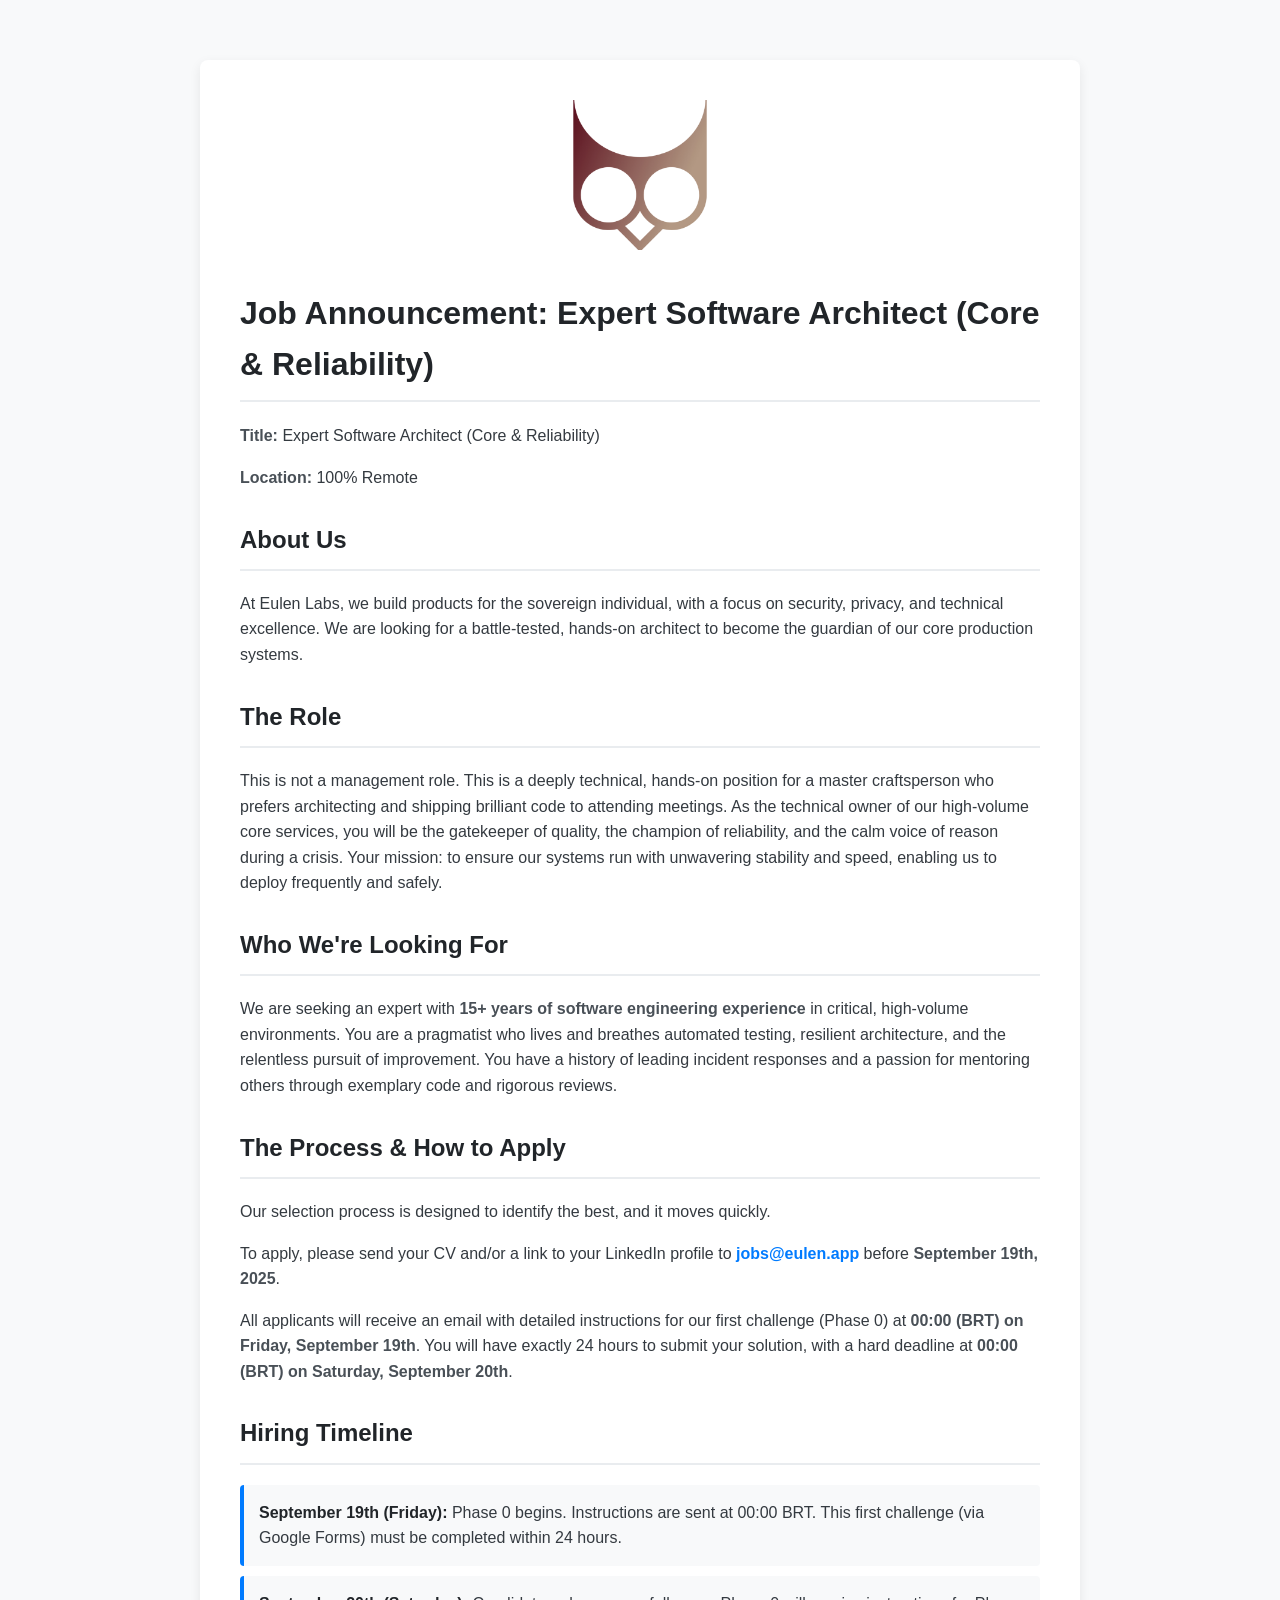
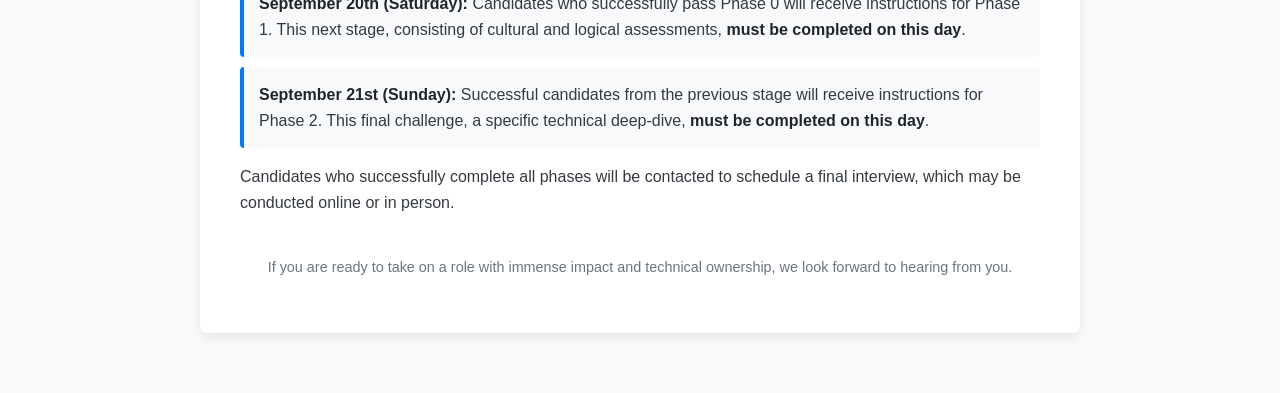
==== announcement.html @ ed5b241f "New job." ====
<!DOCTYPE html>
<html lang="en">
<head>
    <meta charset="UTF-8">
    <meta name="viewport" content="width=device-width, initial-scale=1.0">
    <title>Job Announcement: Expert Software Architect (Core & Reliability) - Eulen Labs</title>
    <style>
        body {
            font-family: -apple-system, BlinkMacSystemFont, "Segoe UI", Roboto, Helvetica, Arial, sans-serif, "Apple Color Emoji", "Segoe UI Emoji", "Segoe UI Symbol";
            line-height: 1.6;
            background-color: #f8f9fa;
            color: #343a40;
            margin: 0;
            padding: 20px;
        }
        .container {
            max-width: 800px;
            margin: 40px auto;
            padding: 40px;
            background-color: #ffffff;
            border-radius: 8px;
            box-shadow: 0 4px 12px rgba(0, 0, 0, 0.08);
            text-align: center; /* Center align container content */
        }
        .logo {
            max-width: 150px;
            margin-bottom: 30px;
        }
        h1, h2 {
            color: #212529;
            border-bottom: 2px solid #e9ecef;
            padding-bottom: 10px;
            margin-top: 0;
            text-align: left; /* Align headers to the left */
        }
        h2 {
            margin-top: 30px;
        }
        p, ul {
            text-align: left; /* Align paragraphs and lists to the left */
        }
        strong {
            color: #495057; /* Dark gray for emphasis, not to be confused with links */
        }
        ul {
            list-style-type: none;
            padding-left: 0;
        }
        li {
            background-color: #f8f9fa;
            border-left: 4px solid #007bff;
            padding: 15px;
            margin-bottom: 10px;
            border-radius: 4px;
        }
        li strong {
            color: #212529;
            margin-bottom: 5px;
        }
        a {
            color: #007bff;
            text-decoration: none;
        }
        a strong {
            color: #007bff; /* Ensure strong tags within links are blue */
        }
        a:hover {
            text-decoration: underline;
        }
        .footer {
            text-align: center;
            margin-top: 40px;
            font-size: 0.9em;
            color: #6c757d;
        }
    </style>
</head>
<body>
    <div class="container">
        <img src="eulen.png" alt="Eulen Labs Logo" class="logo">
        <h1>Job Announcement: Expert Software Architect (Core & Reliability)</h1>

        <p><strong>Title:</strong> Expert Software Architect (Core & Reliability)</p>
        <p><strong>Location:</strong> 100% Remote</p>

        <h2>About Us</h2>
        <p>At Eulen Labs, we build products for the sovereign individual, with a focus on security, privacy, and technical excellence. We are looking for a battle-tested, hands-on architect to become the guardian of our core production systems.</p>

        <h2>The Role</h2>
        <p>This is not a management role. This is a deeply technical, hands-on position for a master craftsperson who prefers architecting and shipping brilliant code to attending meetings. As the technical owner of our high-volume core services, you will be the gatekeeper of quality, the champion of reliability, and the calm voice of reason during a crisis. Your mission: to ensure our systems run with unwavering stability and speed, enabling us to deploy frequently and safely.</p>

        <h2>Who We're Looking For</h2>
        <p>We are seeking an expert with <strong>15+ years of software engineering experience</strong> in critical, high-volume environments. You are a pragmatist who lives and breathes automated testing, resilient architecture, and the relentless pursuit of improvement. You have a history of leading incident responses and a passion for mentoring others through exemplary code and rigorous reviews.</p>

        <h2>The Process & How to Apply</h2>
        <p>Our selection process is designed to identify the best, and it moves quickly.</p>
        <p>To apply, please send your CV and/or a link to your LinkedIn profile to <a href="mailto:jobs@eulen.app"><strong>jobs@eulen.app</strong></a> before <strong>September 19th, 2025</strong>.</p>
        <p>All applicants will receive an email with detailed instructions for our first challenge (Phase 0) at <strong>00:00 (BRT) on Friday, September 19th</strong>. You will have exactly 24 hours to submit your solution, with a hard deadline at <strong>00:00 (BRT) on Saturday, September 20th</strong>.</p>

        <h2>Hiring Timeline</h2>
        <ul>
            <li><strong>September 19th (Friday):</strong> Phase 0 begins. Instructions are sent at 00:00 BRT. This first challenge (via Google Forms) must be completed within 24 hours.</li>
            <li><strong>September 20th (Saturday):</strong> Candidates who successfully pass Phase 0 will receive instructions for Phase 1. This next stage, consisting of cultural and logical assessments, <strong>must be completed on this day</strong>.</li>
            <li><strong>September 21st (Sunday):</strong> Successful candidates from the previous stage will receive instructions for Phase 2. This final challenge, a specific technical deep-dive, <strong>must be completed on this day</strong>.</li>
        </ul>
        <p>Candidates who successfully complete all phases will be contacted to schedule a final interview, which may be conducted online or in person.</p>

        <p class="footer">If you are ready to take on a role with immense impact and technical ownership, we look forward to hearing from you.</p>
    </div>
</body>
</html>
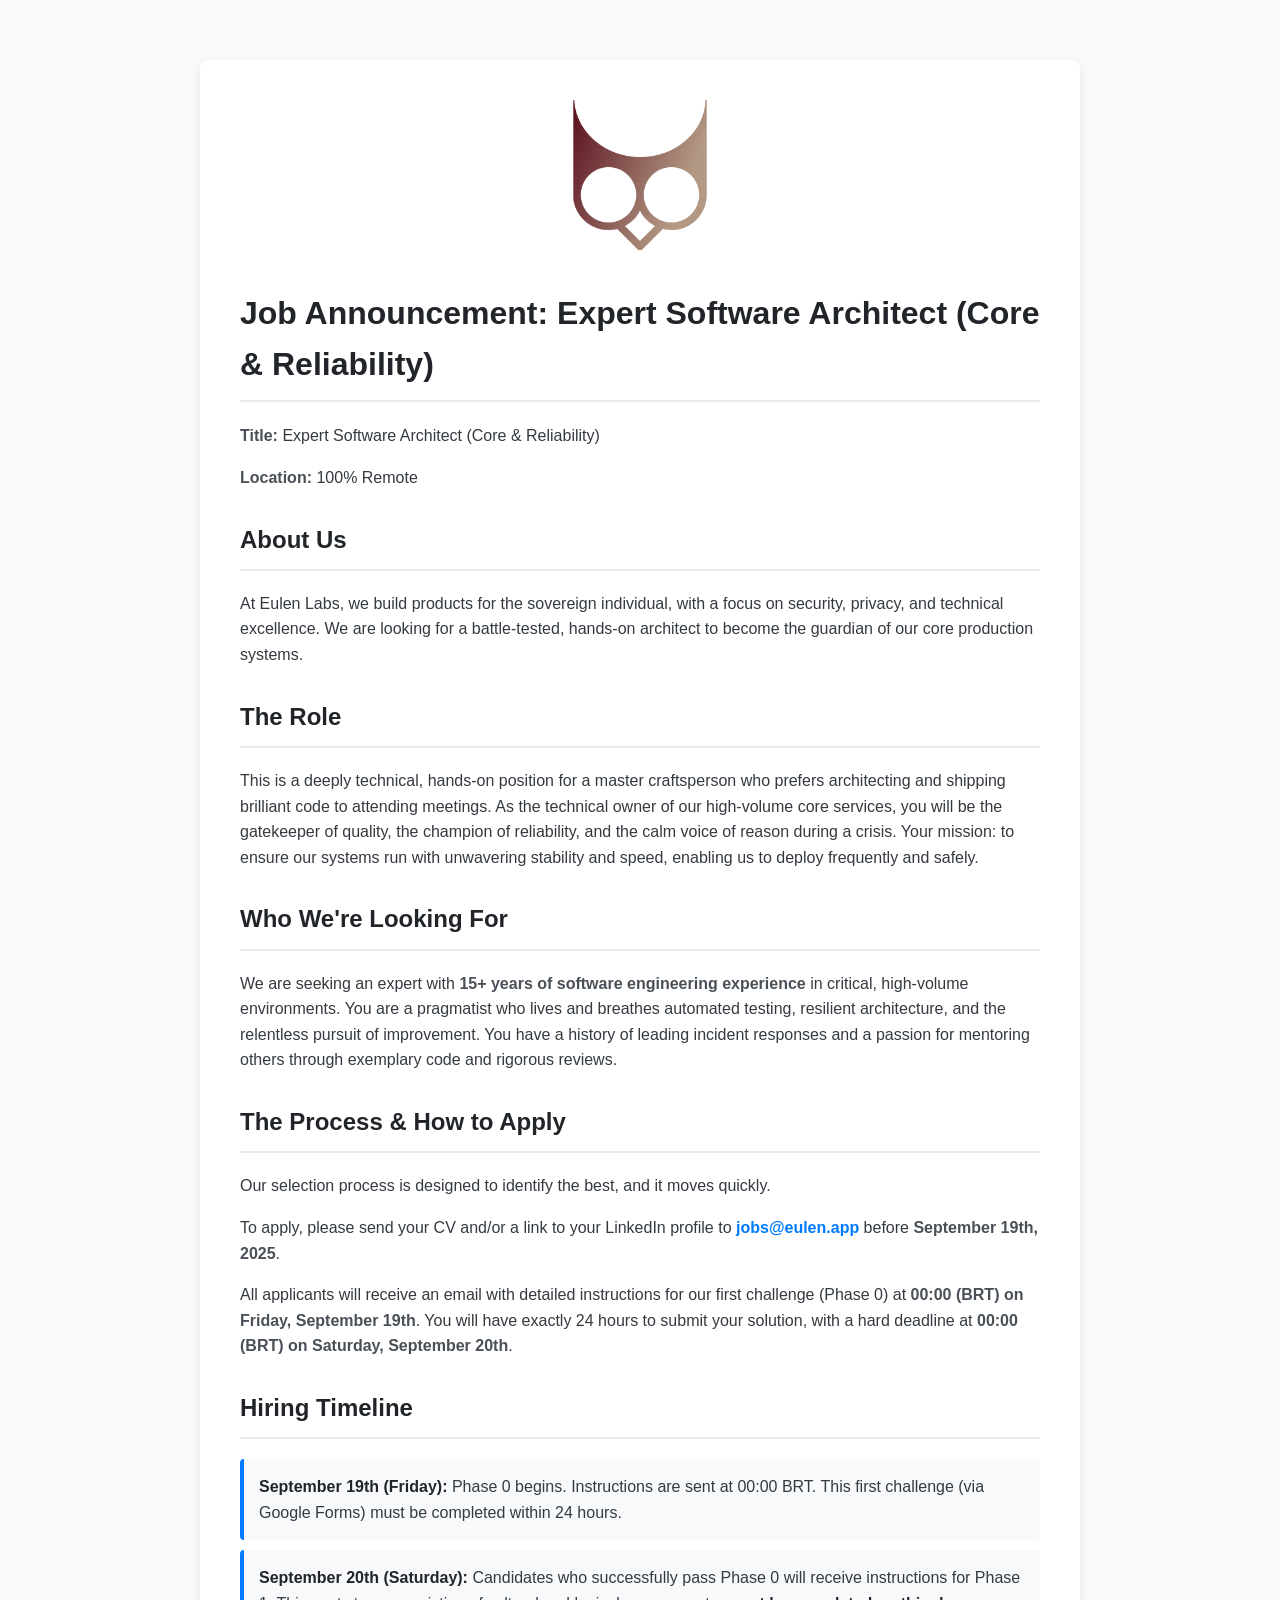
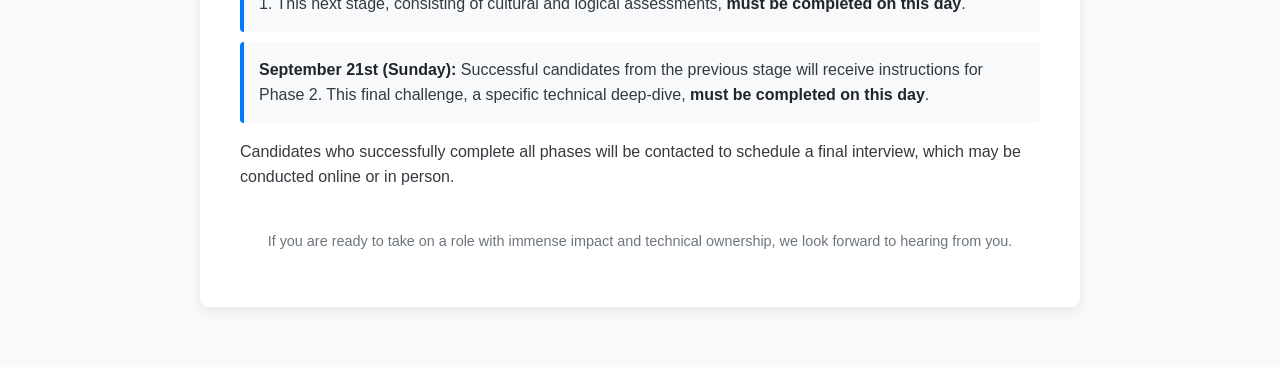
==== commit 793931ea: "Adjustment." ====
--- a/announcement.html
+++ b/announcement.html
@@ -87,7 +87,7 @@
         <p>At Eulen Labs, we build products for the sovereign individual, with a focus on security, privacy, and technical excellence. We are looking for a battle-tested, hands-on architect to become the guardian of our core production systems.</p>
 
         <h2>The Role</h2>
-        <p>This is not a management role. This is a deeply technical, hands-on position for a master craftsperson who prefers architecting and shipping brilliant code to attending meetings. As the technical owner of our high-volume core services, you will be the gatekeeper of quality, the champion of reliability, and the calm voice of reason during a crisis. Your mission: to ensure our systems run with unwavering stability and speed, enabling us to deploy frequently and safely.</p>
+        <p>This is a deeply technical, hands-on position for a master craftsperson who prefers architecting and shipping brilliant code to attending meetings. As the technical owner of our high-volume core services, you will be the gatekeeper of quality, the champion of reliability, and the calm voice of reason during a crisis. Your mission: to ensure our systems run with unwavering stability and speed, enabling us to deploy frequently and safely.</p>
 
         <h2>Who We're Looking For</h2>
         <p>We are seeking an expert with <strong>15+ years of software engineering experience</strong> in critical, high-volume environments. You are a pragmatist who lives and breathes automated testing, resilient architecture, and the relentless pursuit of improvement. You have a history of leading incident responses and a passion for mentoring others through exemplary code and rigorous reviews.</p>
